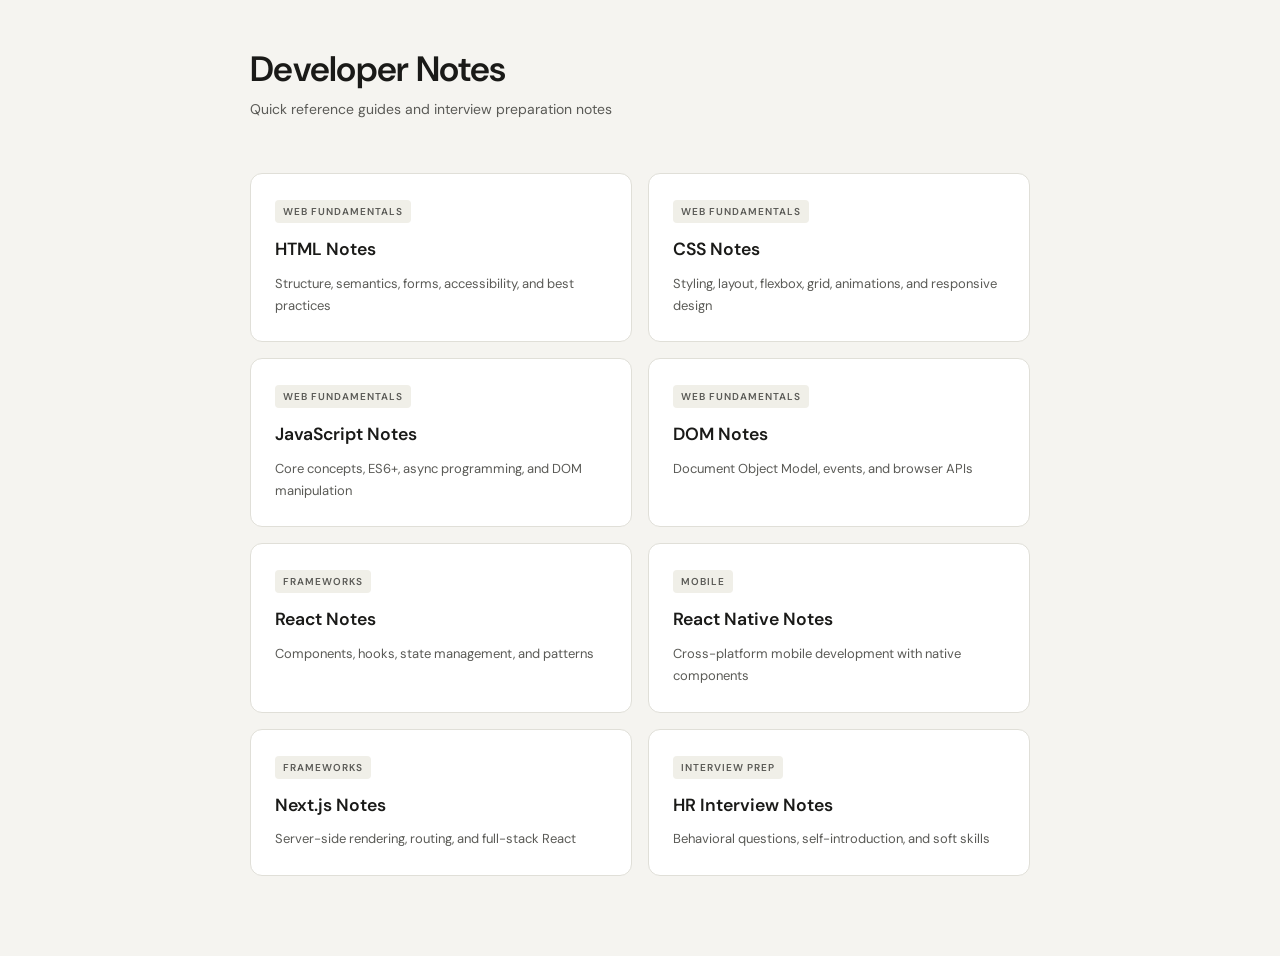
==== index.html @ bd3d3939 "Initial commit: Add developer notes with navigation" ====
<!doctype html>
<html lang="en">
  <head>
    <meta charset="UTF-8" />
    <meta name="viewport" content="width=device-width, initial-scale=1.0" />
    <title>Developer Notes</title>
    <link
      href="https://fonts.googleapis.com/css2?family=DM+Sans:wght@400;500;600&family=DM+Mono:wght@400;500&display=swap"
      rel="stylesheet"
    />
    <style>
      *,
      *::before,
      *::after {
        box-sizing: border-box;
        margin: 0;
        padding: 0;
      }

      body {
        font-family: "DM Sans", sans-serif;
        background: #f5f4f0;
        color: #1a1a18;
        font-size: 15px;
        line-height: 1.7;
        padding: 3rem 1rem;
      }

      .page {
        max-width: 780px;
        margin: 0 auto;
      }

      header {
        margin-bottom: 3rem;
        padding-bottom: 0.2rem;
      }

      header h1 {
        font-size: 2.2rem;
        font-weight: 600;
        letter-spacing: -0.02em;
        line-height: 1.2;
        margin-bottom: 0.5rem;
      }

      header p {
        color: #5a5a56;
        font-size: 14px;
      }

      .notes-grid {
        display: grid;
        grid-template-columns: repeat(auto-fit, minmax(280px, 1fr));
        gap: 1rem;
        margin-bottom: 2rem;
      }

      .note-card {
        background: #fff;
        border: 1px solid #e0dfd8;
        border-radius: 12px;
        padding: 1.5rem;
        transition: transform 0.15s ease, box-shadow 0.15s ease;
        text-decoration: none;
        color: inherit;
      }

      .note-card:hover {
        transform: translateY(-2px);
        box-shadow: 0 4px 12px rgba(0, 0, 0, 0.08);
      }

      .note-card h2 {
        font-size: 1.1rem;
        font-weight: 600;
        margin-bottom: 0.5rem;
        color: #1a1a18;
      }

      .note-card p {
        font-size: 13px;
        color: #5a5a56;
        margin: 0;
      }

      .category-label {
        display: inline-block;
        font-size: 10px;
        font-weight: 600;
        letter-spacing: 0.1em;
        text-transform: uppercase;
        background: #f0efe8;
        color: #5a5a56;
        padding: 3px 8px;
        border-radius: 4px;
        margin-bottom: 0.75rem;
      }

      @media (max-width: 560px) {
        header h1 { font-size: 1.6rem; }
        .notes-grid { grid-template-columns: 1fr; }
      }
    </style>
  </head>
  <body>
    <div class="page">
      <header>
        <h1>Developer Notes</h1>
        <p>Quick reference guides and interview preparation notes</p>
      </header>

      <div class="notes-grid">
        <a href="html-notes.html" class="note-card">
          <span class="category-label">Web Fundamentals</span>
          <h2>HTML Notes</h2>
          <p>Structure, semantics, forms, accessibility, and best practices</p>
        </a>

        <a href="css-notes.html" class="note-card">
          <span class="category-label">Web Fundamentals</span>
          <h2>CSS Notes</h2>
          <p>Styling, layout, flexbox, grid, animations, and responsive design</p>
        </a>

        <a href="javascript-notes.html" class="note-card">
          <span class="category-label">Web Fundamentals</span>
          <h2>JavaScript Notes</h2>
          <p>Core concepts, ES6+, async programming, and DOM manipulation</p>
        </a>

        <a href="dom-notes.html" class="note-card">
          <span class="category-label">Web Fundamentals</span>
          <h2>DOM Notes</h2>
          <p>Document Object Model, events, and browser APIs</p>
        </a>

        <a href="react-notes.html" class="note-card">
          <span class="category-label">Frameworks</span>
          <h2>React Notes</h2>
          <p>Components, hooks, state management, and patterns</p>
        </a>

        <a href="react-native-notes.html" class="note-card">
          <span class="category-label">Mobile</span>
          <h2>React Native Notes</h2>
          <p>Cross-platform mobile development with native components</p>
        </a>

        <a href="nextjs-notes.html" class="note-card">
          <span class="category-label">Frameworks</span>
          <h2>Next.js Notes</h2>
          <p>Server-side rendering, routing, and full-stack React</p>
        </a>

        <a href="hr-interview-notes.html" class="note-card">
          <span class="category-label">Interview Prep</span>
          <h2>HR Interview Notes</h2>
          <p>Behavioral questions, self-introduction, and soft skills</p>
        </a>
      </div>
    </div>
  </body>
</html>
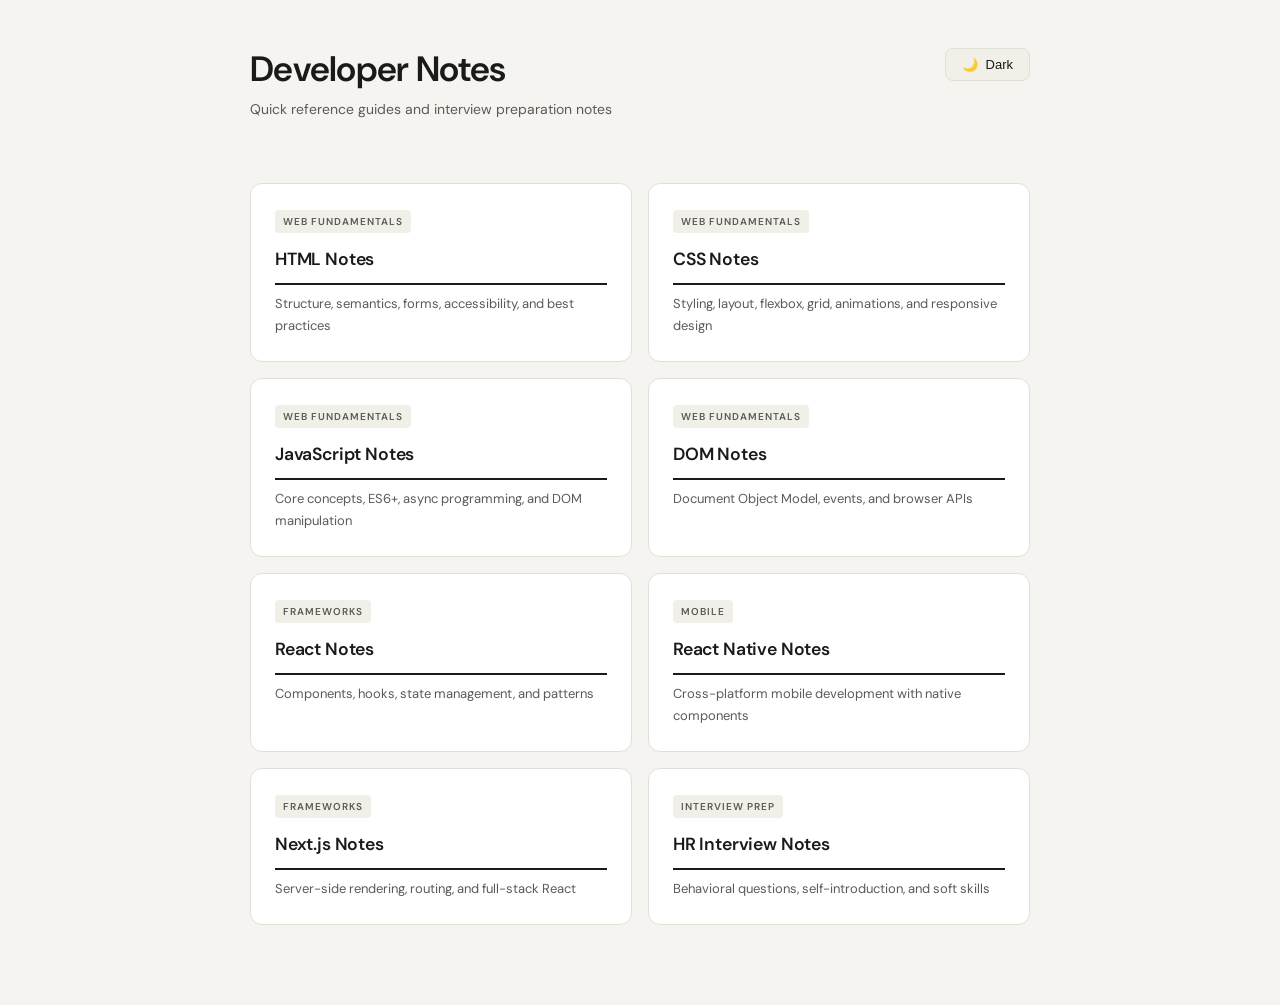
==== commit 6964109c: "add dark mode" ====
--- a/index.html
+++ b/index.html
@@ -8,45 +8,10 @@
       href="https://fonts.googleapis.com/css2?family=DM+Sans:wght@400;500;600&family=DM+Mono:wght@400;500&display=swap"
       rel="stylesheet"
     />
+    <link rel="stylesheet" href="shared.css" />
     <style>
-      *,
-      *::before,
-      *::after {
-        box-sizing: border-box;
-        margin: 0;
-        padding: 0;
-      }
-
-      body {
-        font-family: "DM Sans", sans-serif;
-        background: #f5f4f0;
-        color: #1a1a18;
-        font-size: 15px;
-        line-height: 1.7;
-        padding: 3rem 1rem;
-      }
-
-      .page {
-        max-width: 780px;
-        margin: 0 auto;
-      }
-
       header {
         margin-bottom: 3rem;
-        padding-bottom: 0.2rem;
-      }
-
-      header h1 {
-        font-size: 2.2rem;
-        font-weight: 600;
-        letter-spacing: -0.02em;
-        line-height: 1.2;
-        margin-bottom: 0.5rem;
-      }
-
-      header p {
-        color: #5a5a56;
-        font-size: 14px;
       }
 
       .notes-grid {
@@ -57,30 +22,30 @@
       }
 
       .note-card {
-        background: #fff;
-        border: 1px solid #e0dfd8;
+        background: var(--card-bg);
+        border: 1px solid var(--card-border);
         border-radius: 12px;
         padding: 1.5rem;
-        transition: transform 0.15s ease, box-shadow 0.15s ease;
+        transition: transform 0.15s ease, box-shadow 0.15s ease, background 0.3s ease, border 0.3s ease;
         text-decoration: none;
         color: inherit;
       }
 
       .note-card:hover {
         transform: translateY(-2px);
-        box-shadow: 0 4px 12px rgba(0, 0, 0, 0.08);
+        box-shadow: var(--grid-card-hover-shadow);
       }
 
       .note-card h2 {
         font-size: 1.1rem;
         font-weight: 600;
         margin-bottom: 0.5rem;
-        color: #1a1a18;
+        color: var(--text-color);
       }
 
       .note-card p {
         font-size: 13px;
-        color: #5a5a56;
+        color: var(--text-secondary);
         margin: 0;
       }
 
@@ -90,11 +55,12 @@
         font-weight: 600;
         letter-spacing: 0.1em;
         text-transform: uppercase;
-        background: #f0efe8;
-        color: #5a5a56;
+        background: var(--code-bg);
+        color: var(--text-secondary);
         padding: 3px 8px;
         border-radius: 4px;
         margin-bottom: 0.75rem;
+        transition: background 0.3s ease, color 0.3s ease;
       }
 
       @media (max-width: 560px) {
@@ -106,8 +72,14 @@
   <body>
     <div class="page">
       <header>
-        <h1>Developer Notes</h1>
-        <p>Quick reference guides and interview preparation notes</p>
+        <div>
+          <h1>Developer Notes</h1>
+          <p>Quick reference guides and interview preparation notes</p>
+        </div>
+        <button class="theme-toggle" onclick="toggleTheme()">
+          <span id="theme-icon">🌙</span>
+          <span id="theme-text">Dark</span>
+        </button>
       </header>
 
       <div class="notes-grid">
@@ -160,5 +132,6 @@
         </a>
       </div>
     </div>
+    <script src="shared.js"></script>
   </body>
 </html>
--- a/shared.css
+++ b/shared.css
@@ -0,0 +1,365 @@
+:root {
+  --bg-color: #f5f4f0;
+  --text-color: #1a1a18;
+  --text-secondary: #5a5a56;
+  --card-bg: #fff;
+  --card-border: #e0dfd8;
+  --code-bg: #f0efe8;
+  --code-color: #c0392b;
+  --code-block-bg: #1a1a18;
+  --code-block-text: #e8e6df;
+  --highlight-bg: #fffbea;
+  --highlight-text: #78350f;
+  --highlight-border: #f59e0b;
+  --nav-bg: #fff;
+  --nav-border: #e0dfd8;
+  --nav-hover: #f0efe8;
+  --nav-active-bg: #1a1a18;
+  --nav-active-text: #f5f4f0;
+  --chapter-bg: #1a1a18;
+  --chapter-text: #f5f4f0;
+  --h2-border: #1a1a18;
+  --h3-border: #1a1a18;
+  --th-color: #888;
+  --th-border: #e0dfd8;
+  --td-border: #f0efe8;
+  --placeholder-bg: #f0efe8;
+  --placeholder-border: #c8c7c0;
+  --placeholder-text: #aaa;
+  --toggle-bg: #f0efe8;
+  --toggle-text: #1a1a18;
+  --grid-card-hover-shadow: 0 4px 12px rgba(0, 0, 0, 0.08);
+}
+
+.dark {
+  --bg-color: #1a1a18;
+  --text-color: #e8e6df;
+  --text-secondary: #a8a6a0;
+  --card-bg: #2a2a28;
+  --card-border: #3a3a38;
+  --code-bg: #3a3a38;
+  --code-color: #ff6b6b;
+  --code-block-bg: #0a0a0a;
+  --code-block-text: #e8e6df;
+  --highlight-bg: #4a4020;
+  --highlight-text: #f0c040;
+  --highlight-border: #d4a020;
+  --nav-bg: #2a2a28;
+  --nav-border: #3a3a38;
+  --nav-hover: #3a3a38;
+  --nav-active-bg: #e8e6df;
+  --nav-active-text: #1a1a18;
+  --chapter-bg: #e8e6df;
+  --chapter-text: #1a1a18;
+  --h2-border: #e8e6df;
+  --h3-border: #e8e6df;
+  --th-color: #a8a6a0;
+  --th-border: #3a3a38;
+  --td-border: #3a3a38;
+  --placeholder-bg: #3a3a38;
+  --placeholder-border: #5a5a56;
+  --placeholder-text: #7a7a76;
+  --toggle-bg: #3a3a38;
+  --toggle-text: #e8e6df;
+  --grid-card-hover-shadow: 0 4px 12px rgba(0, 0, 0, 0.4);
+}
+
+*,
+*::before,
+*::after {
+  box-sizing: border-box;
+  margin: 0;
+  padding: 0;
+}
+
+body {
+  font-family: "DM Sans", sans-serif;
+  background: var(--bg-color);
+  color: var(--text-color);
+  font-size: 15px;
+  line-height: 1.7;
+  padding: 3rem 1rem;
+  transition: background 0.3s ease, color 0.3s ease;
+}
+
+.page {
+  max-width: 780px;
+  margin: 0 auto;
+}
+
+header {
+  margin-bottom: 2rem;
+  padding-bottom: 0.2rem;
+  display: flex;
+  justify-content: space-between;
+  align-items: flex-start;
+  flex-wrap: wrap;
+  gap: 1rem;
+}
+
+header h1 {
+  font-size: 2.2rem;
+  font-weight: 600;
+  letter-spacing: -0.02em;
+  line-height: 1.2;
+  margin-bottom: 0.5rem;
+}
+
+header p {
+  margin-top: 0.5rem;
+  color: var(--text-secondary);
+  font-size: 14px;
+}
+
+.theme-toggle {
+  background: var(--toggle-bg);
+  border: 1px solid var(--card-border);
+  border-radius: 8px;
+  padding: 0.5rem 1rem;
+  cursor: pointer;
+  font-size: 13px;
+  color: var(--toggle-text);
+  transition: all 0.2s ease;
+  display: flex;
+  align-items: center;
+  gap: 0.5rem;
+}
+
+.theme-toggle:hover {
+  background: var(--card-border);
+}
+
+.nav-bar {
+  background: var(--nav-bg);
+  border: 1px solid var(--nav-border);
+  border-radius: 10px;
+  padding: 0.75rem 1rem;
+  margin-bottom: 2rem;
+  display: flex;
+  flex-wrap: wrap;
+  gap: 0.5rem;
+  align-items: center;
+  transition: background 0.3s ease, border-color 0.3s ease;
+}
+
+.nav-bar .nav-label {
+  font-size: 11px;
+  font-weight: 600;
+  text-transform: uppercase;
+  letter-spacing: 0.08em;
+  color: var(--text-secondary);
+  margin-right: 0.5rem;
+}
+
+.nav-bar a {
+  font-size: 13px;
+  color: var(--text-color);
+  text-decoration: none;
+  padding: 4px 10px;
+  border-radius: 4px;
+  transition: background 0.15s ease;
+}
+
+.nav-bar a:hover {
+  background: var(--nav-hover);
+}
+
+.nav-bar a.active {
+  background: var(--nav-active-bg);
+  color: var(--nav-active-text);
+}
+
+.chapter {
+  margin-bottom: 3rem;
+}
+
+.chapter-heading {
+  display: inline-block;
+  font-size: 11px;
+  font-weight: 600;
+  letter-spacing: 0.1em;
+  text-transform: uppercase;
+  background: var(--chapter-bg);
+  color: var(--chapter-text);
+  padding: 3px 10px;
+  border-radius: 4px;
+  margin-bottom: 0.75rem;
+}
+
+h2 {
+  font-size: 1.35rem;
+  font-weight: 600;
+  letter-spacing: -0.01em;
+  margin-bottom: 1.25rem;
+  padding-bottom: 0.5rem;
+  border-bottom: 2px solid var(--h2-border);
+  transition: border-color 0.3s ease;
+}
+
+section {
+  margin-bottom: 2rem;
+}
+
+h3 {
+  font-size: 1rem;
+  font-weight: 600;
+  border-left: 3px solid var(--h3-border);
+  padding-left: 0.75rem;
+  margin-bottom: 0.75rem;
+  color: var(--text-color);
+  transition: border-color 0.3s ease;
+}
+
+h4 {
+  font-size: 0.88rem;
+  font-weight: 600;
+  color: var(--text-secondary);
+  margin-bottom: 0.4rem;
+  padding-left: 1.25rem;
+}
+
+p {
+  margin-bottom: 0.6rem;
+  color: var(--text-secondary);
+  font-size: 14px;
+}
+
+.card {
+  background: var(--card-bg);
+  border: 1px solid var(--card-border);
+  border-radius: 12px;
+  padding: 1rem 1.25rem;
+  margin-bottom: 12px;
+  transition: background 0.3s ease, border-color 0.3s ease;
+}
+
+table {
+  width: 100%;
+  border-collapse: collapse;
+  font-size: 14px;
+  margin-top: 0.5rem;
+}
+
+th {
+  text-align: left;
+  font-size: 12px;
+  font-weight: 600;
+  letter-spacing: 0.06em;
+  text-transform: uppercase;
+  color: var(--th-color);
+  padding: 6px 12px;
+  border-bottom: 1px solid var(--th-border);
+}
+
+td {
+  padding: 8px 12px;
+  border-bottom: 1px solid var(--td-border);
+  vertical-align: top;
+}
+
+tr:last-child td {
+  border-bottom: none;
+}
+
+td:first-child {
+  color: var(--text-secondary);
+  font-weight: 500;
+  width: 38%;
+}
+
+code {
+  font-family: "DM Mono", monospace;
+  font-size: 13px;
+  background: var(--code-bg);
+  padding: 1px 6px;
+  border-radius: 4px;
+  color: var(--code-color);
+}
+
+.code-block {
+  background: var(--code-block-bg);
+  color: var(--code-block-text);
+  font-family: "DM Mono", monospace;
+  font-size: 13px;
+  padding: 1rem 1.25rem;
+  border-radius: 10px;
+  margin: 0.75rem 0;
+  line-height: 1.6;
+  overflow-x: auto;
+  white-space: pre;
+}
+
+.code-block .kw { color: #f7aa44; }
+.code-block .str { color: #a8e6a3; }
+.code-block .cm { color: #777; font-style: italic; }
+.code-block .fn { color: #89c4e1; }
+.code-block .num { color: #d4a0f7; }
+.code-block .attr { color: #89c4e1; }
+.code-block .val { color: #a8e6a3; }
+.code-block .tag { color: #f7aa44; }
+
+ul {
+  padding-left: 1.25rem;
+  margin-bottom: 0.6rem;
+}
+
+ul li {
+  margin-bottom: 4px;
+  font-size: 14px;
+}
+
+.highlight-box {
+  background: var(--highlight-bg);
+  border-left: 3px solid var(--highlight-border);
+  padding: 0.75rem 1rem;
+  border-radius: 0 8px 8px 0;
+  margin: 0.75rem 0;
+  font-size: 14px;
+  color: var(--highlight-text);
+  transition: background 0.3s ease, color 0.3s ease, border-color 0.3s ease;
+}
+
+.grid-2 {
+  display: grid;
+  grid-template-columns: 1fr 1fr;
+  gap: 10px;
+}
+
+.mini-card {
+  background: var(--card-bg);
+  border: 1px solid var(--card-border);
+  border-radius: 10px;
+  padding: 0.75rem 1rem;
+  transition: background 0.3s ease, border-color 0.3s ease;
+}
+
+.mini-card .mc-label {
+  font-size: 11px;
+  font-weight: 600;
+  text-transform: uppercase;
+  letter-spacing: 0.08em;
+  color: var(--text-secondary);
+  margin-bottom: 4px;
+}
+
+.mini-card p {
+  font-size: 14px;
+  margin: 0;
+}
+
+.placeholder {
+  background: var(--placeholder-bg);
+  border: 1.5px dashed var(--placeholder-border);
+  border-radius: 10px;
+  padding: 0.85rem 1.25rem;
+  font-size: 13px;
+  color: var(--placeholder-text);
+  font-style: italic;
+}
+
+@media (max-width: 560px) {
+  header h1 { font-size: 1.6rem; }
+  .grid-2 { grid-template-columns: 1fr; }
+  .nav-bar { flex-direction: column; align-items: flex-start; }
+  .nav-bar .nav-label { margin-bottom: 0.5rem; }
+}
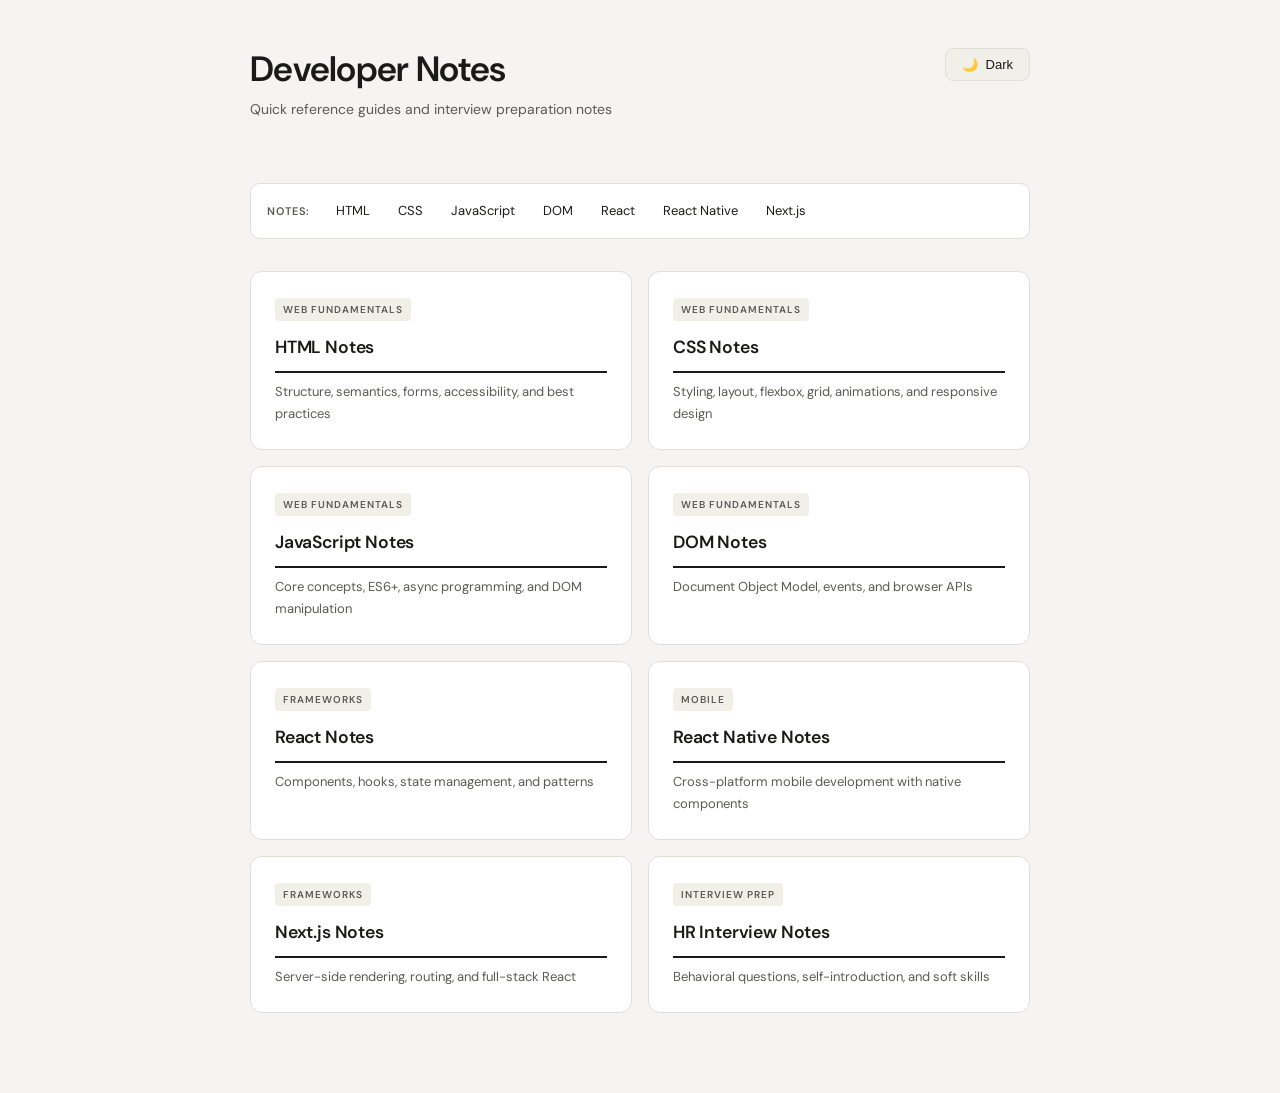
==== commit ebb0f7a5: "Removed the HR Interview link from all navigation bars across all 9 HTML files." ====
--- a/index.html
+++ b/index.html
@@ -81,7 +81,16 @@
           <span id="theme-text">Dark</span>
         </button>
       </header>
-
+      <nav class="nav-bar">
+        <span class="nav-label">Notes:</span>
+        <a href="html-notes.html">HTML</a>
+        <a href="css-notes.html">CSS</a>
+        <a href="javascript-notes.html">JavaScript</a>
+        <a href="dom-notes.html">DOM</a>
+        <a href="react-notes.html">React</a>
+        <a href="react-native-notes.html">React Native</a>
+        <a href="nextjs-notes.html">Next.js</a>
+      </nav>
       <div class="notes-grid">
         <a href="html-notes.html" class="note-card">
           <span class="category-label">Web Fundamentals</span>
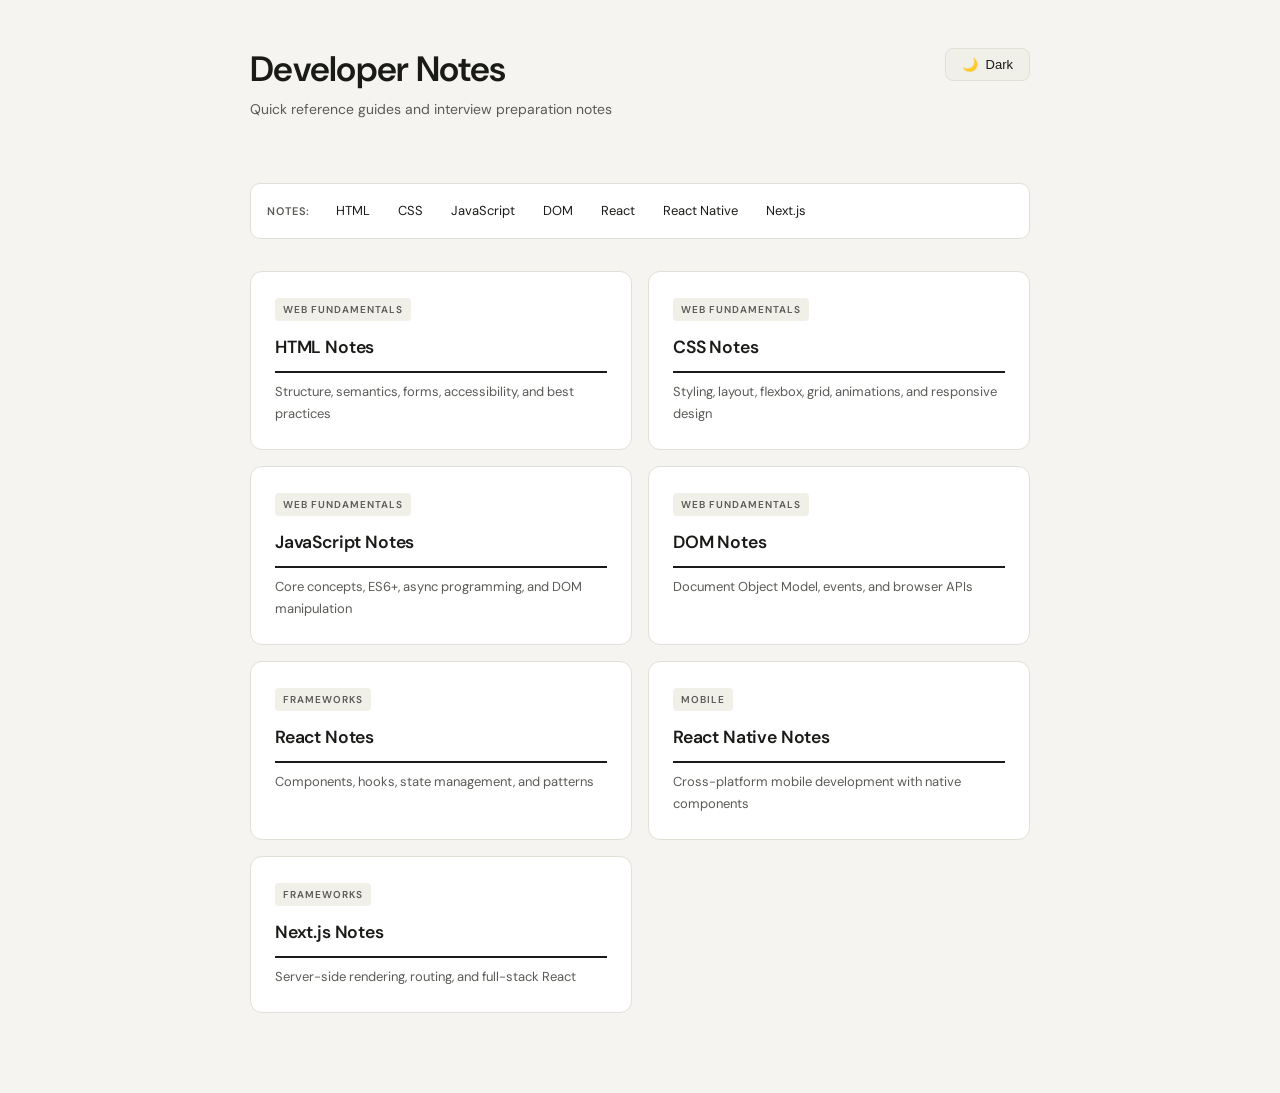
==== commit 3276172f: "from index" ====
--- a/index.html
+++ b/index.html
@@ -134,11 +134,11 @@
           <p>Server-side rendering, routing, and full-stack React</p>
         </a>
 
-        <a href="hr-interview-notes.html" class="note-card">
+        <!-- <a href="hr-interview-notes.html" class="note-card">
           <span class="category-label">Interview Prep</span>
           <h2>HR Interview Notes</h2>
           <p>Behavioral questions, self-introduction, and soft skills</p>
-        </a>
+        </a> -->
       </div>
     </div>
     <script src="shared.js"></script>
